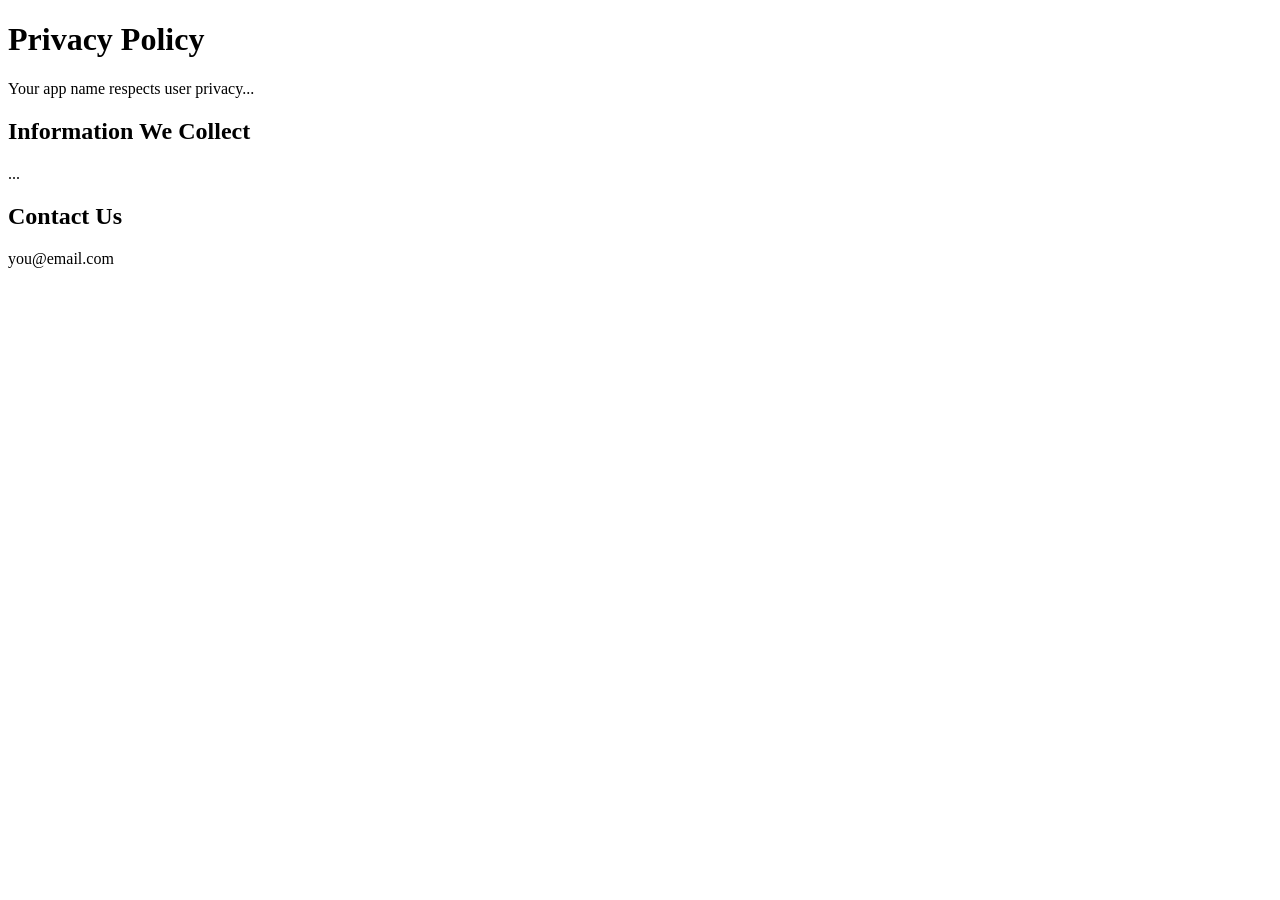
==== index.html @ 00a02c34 "Add initial Privacy Policy page" ====
<!DOCTYPE html>
<html>
<head>
<title>Privacy Policy</title>
</head>
<body>
<h1>Privacy Policy</h1>

<p>Your app name respects user privacy...</p>

<h2>Information We Collect</h2>
<p>...</p>

<h2>Contact Us</h2>
<p>you@email.com</p>

</body>
</html>
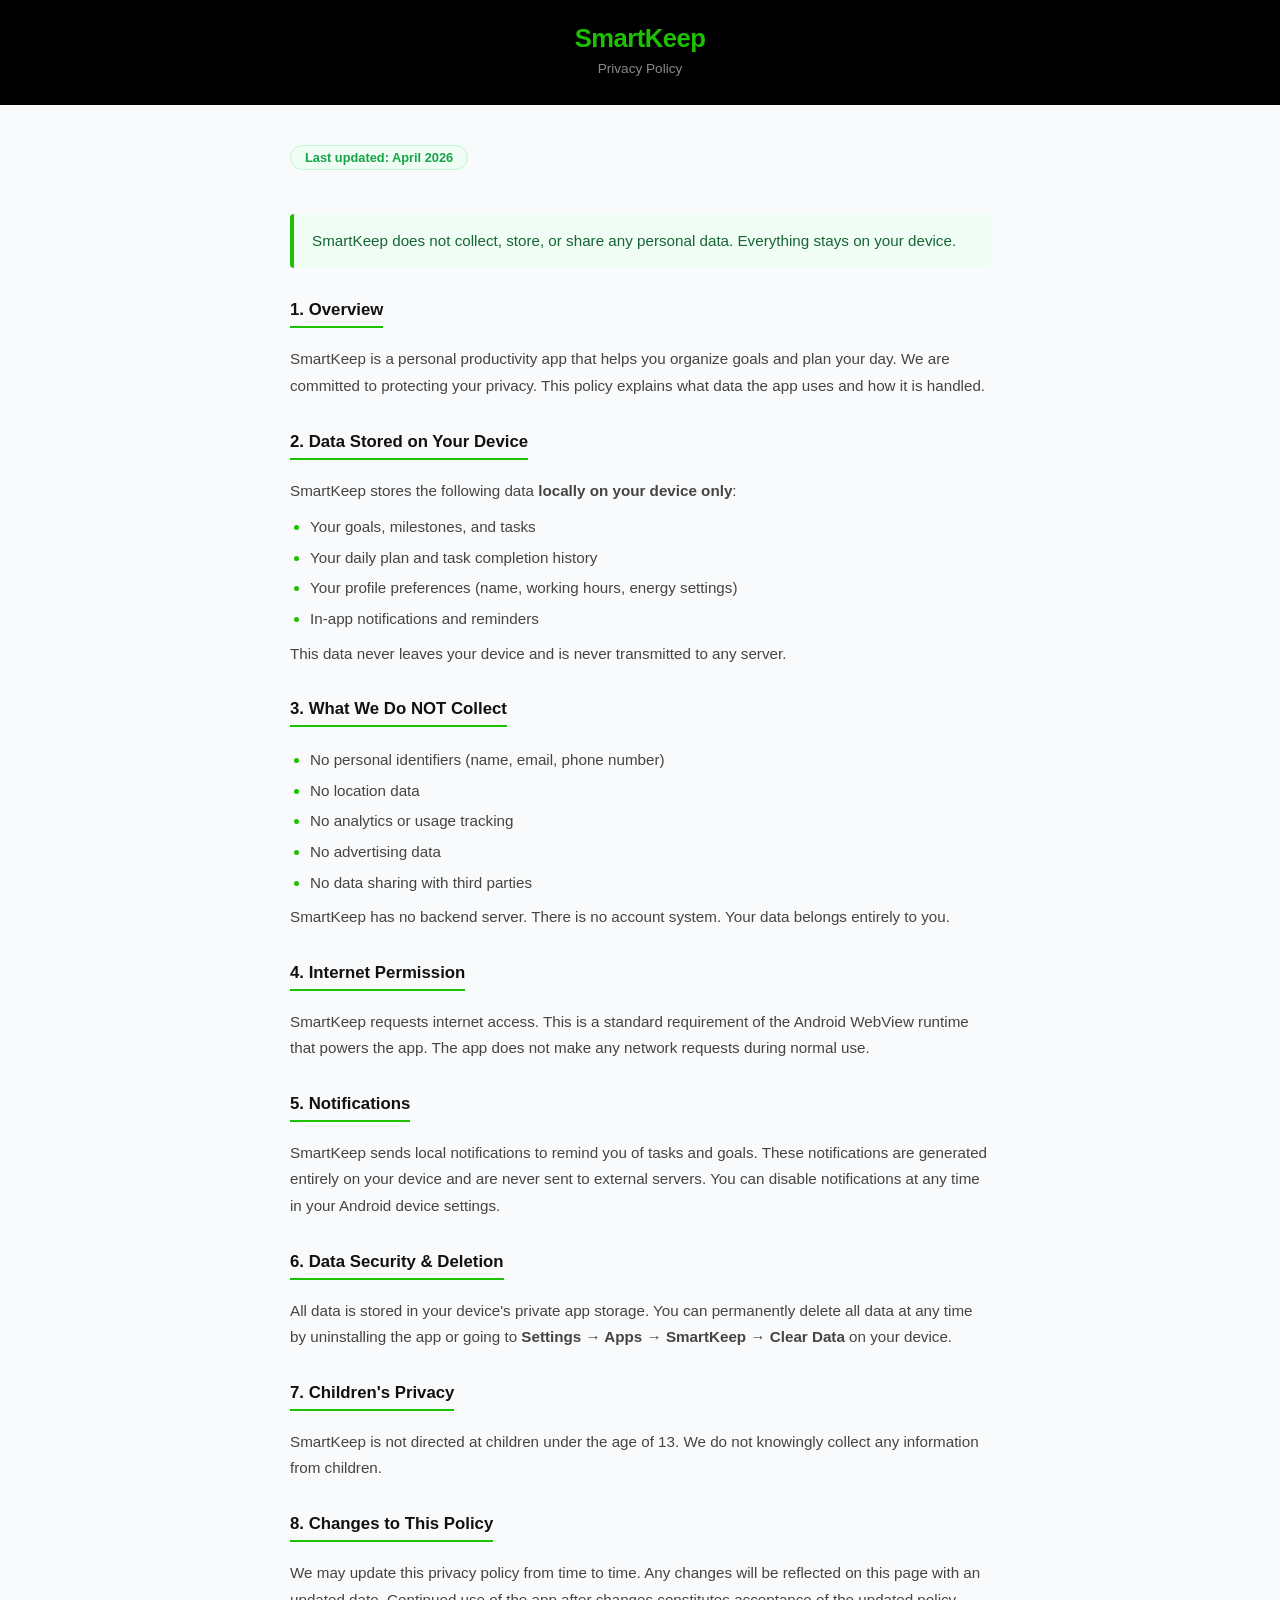
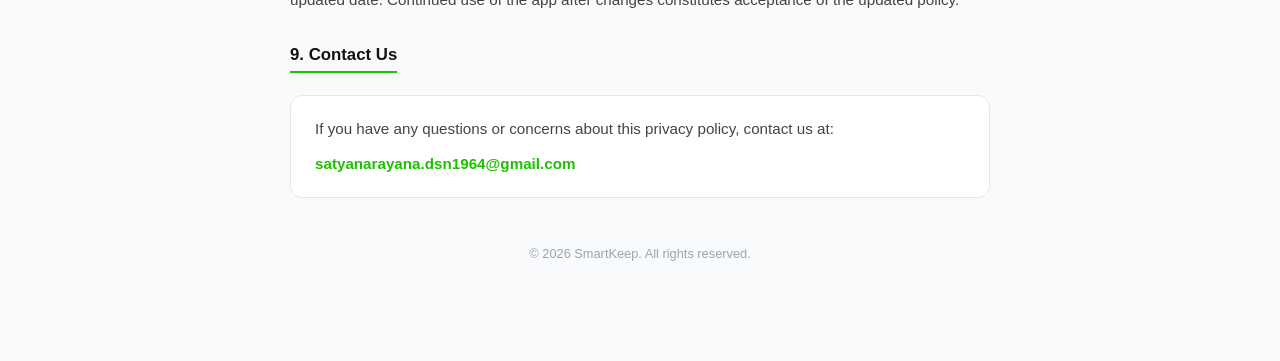
==== commit 4a228e86: "Enhance Privacy Policy page layout and styling Added styling and structured content for the Privacy " ====
--- a/index.html
+++ b/index.html
@@ -1,18 +1,94 @@
 <!DOCTYPE html>
-<html>
+<html lang="en">
 <head>
-<title>Privacy Policy</title>
+  <meta charset="UTF-8" />
+  <meta name="viewport" content="width=device-width, initial-scale=1.0" />
+  <title>Privacy Policy — SmartKeep</title>
+  <style>
+    * { box-sizing: border-box; margin: 0; padding: 0; }
+    body { font-family: -apple-system, BlinkMacSystemFont, 'Segoe UI', Roboto, sans-serif; background: #f9fafb; color: #111; }
+    .header { background: #000; padding: 24px 20px; text-align: center; }
+    .header h1 { color: #1dc100; font-size: 1.6rem; letter-spacing: -0.5px; }
+    .header p { color: #888; font-size: 0.85rem; margin-top: 4px; }
+    .container { max-width: 740px; margin: 40px auto; padding: 0 20px 60px; }
+    .badge { display: inline-block; background: #f0fdf4; color: #16a34a; border: 1px solid #bbf7d0; border-radius: 20px; padding: 4px 14px; font-size: 0.8rem; font-weight: 600; margin-bottom: 32px; }
+    h2 { font-size: 1.05rem; font-weight: 700; color: #111; margin: 32px 0 10px; padding-bottom: 6px; border-bottom: 2px solid #1dc100; display: inline-block; }
+    p { color: #444; line-height: 1.75; font-size: 0.95rem; margin-top: 8px; }
+    ul { margin: 10px 0 0 20px; }
+    ul li { color: #444; line-height: 1.75; font-size: 0.95rem; margin-bottom: 4px; }
+    ul li::marker { color: #1dc100; }
+    .highlight-box { background: #f0fdf4; border-left: 4px solid #1dc100; border-radius: 4px; padding: 14px 18px; margin-top: 12px; }
+    .highlight-box p { color: #166534; font-weight: 500; margin: 0; }
+    .contact-box { background: #fff; border: 1px solid #e5e7eb; border-radius: 12px; padding: 20px 24px; margin-top: 12px; }
+    .contact-box p { margin: 0; }
+    .contact-box a { color: #1dc100; font-weight: 600; text-decoration: none; }
+    footer { text-align: center; margin-top: 48px; font-size: 0.8rem; color: #9ca3af; }
+  </style>
 </head>
 <body>
-<h1>Privacy Policy</h1>
 
-<p>Your app name respects user privacy...</p>
+  <div class="header">
+    <h1>SmartKeep</h1>
+    <p>Privacy Policy</p>
+  </div>
 
-<h2>Information We Collect</h2>
-<p>...</p>
+  <div class="container">
 
-<h2>Contact Us</h2>
-<p>you@email.com</p>
+    <div class="badge">Last updated: April 2026</div>
+
+    <div class="highlight-box">
+      <p>SmartKeep does not collect, store, or share any personal data. Everything stays on your device.</p>
+    </div>
+
+    <h2>1. Overview</h2>
+    <p>SmartKeep is a personal productivity app that helps you organize goals and plan your day. We are committed to protecting your privacy. This policy explains what data the app uses and how it is handled.</p>
+
+    <h2>2. Data Stored on Your Device</h2>
+    <p>SmartKeep stores the following data <strong>locally on your device only</strong>:</p>
+    <ul>
+      <li>Your goals, milestones, and tasks</li>
+      <li>Your daily plan and task completion history</li>
+      <li>Your profile preferences (name, working hours, energy settings)</li>
+      <li>In-app notifications and reminders</li>
+    </ul>
+    <p>This data never leaves your device and is never transmitted to any server.</p>
+
+    <h2>3. What We Do NOT Collect</h2>
+    <ul>
+      <li>No personal identifiers (name, email, phone number)</li>
+      <li>No location data</li>
+      <li>No analytics or usage tracking</li>
+      <li>No advertising data</li>
+      <li>No data sharing with third parties</li>
+    </ul>
+    <p>SmartKeep has no backend server. There is no account system. Your data belongs entirely to you.</p>
+
+    <h2>4. Internet Permission</h2>
+    <p>SmartKeep requests internet access. This is a standard requirement of the Android WebView runtime that powers the app. The app does not make any network requests during normal use.</p>
+
+    <h2>5. Notifications</h2>
+    <p>SmartKeep sends local notifications to remind you of tasks and goals. These notifications are generated entirely on your device and are never sent to external servers. You can disable notifications at any time in your Android device settings.</p>
+
+    <h2>6. Data Security & Deletion</h2>
+    <p>All data is stored in your device's private app storage. You can permanently delete all data at any time by uninstalling the app or going to <strong>Settings → Apps → SmartKeep → Clear Data</strong> on your device.</p>
+
+    <h2>7. Children's Privacy</h2>
+    <p>SmartKeep is not directed at children under the age of 13. We do not knowingly collect any information from children.</p>
+
+    <h2>8. Changes to This Policy</h2>
+    <p>We may update this privacy policy from time to time. Any changes will be reflected on this page with an updated date. Continued use of the app after changes constitutes acceptance of the updated policy.</p>
+
+    <h2>9. Contact Us</h2>
+    <div class="contact-box">
+      <p>If you have any questions or concerns about this privacy policy, contact us at:</p>
+      <p style="margin-top:8px;"><a href="mailto:satyanarayana.dsn1964@gmail.com">satyanarayana.dsn1964@gmail.com</a></p>
+    </div>
+
+    <footer>
+      &copy; 2026 SmartKeep. All rights reserved.
+    </footer>
+
+  </div>
 
 </body>
 </html>
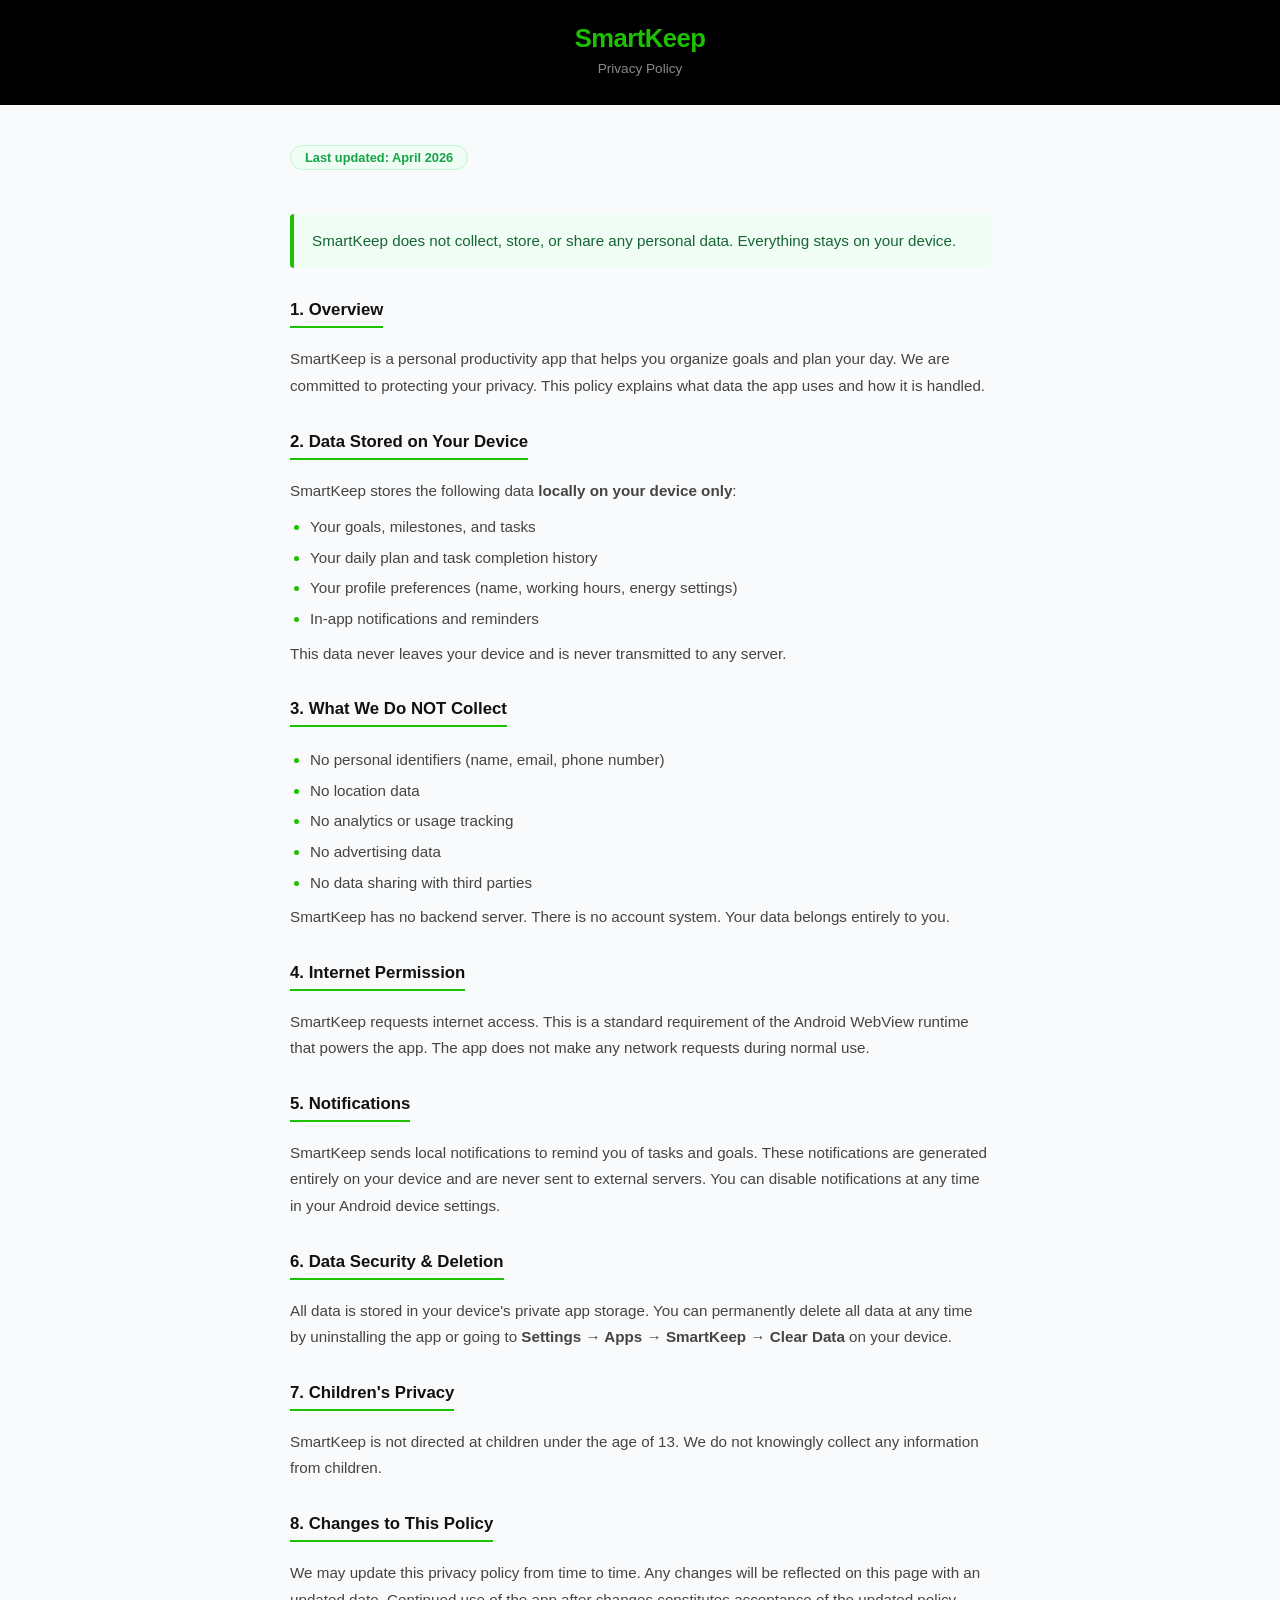
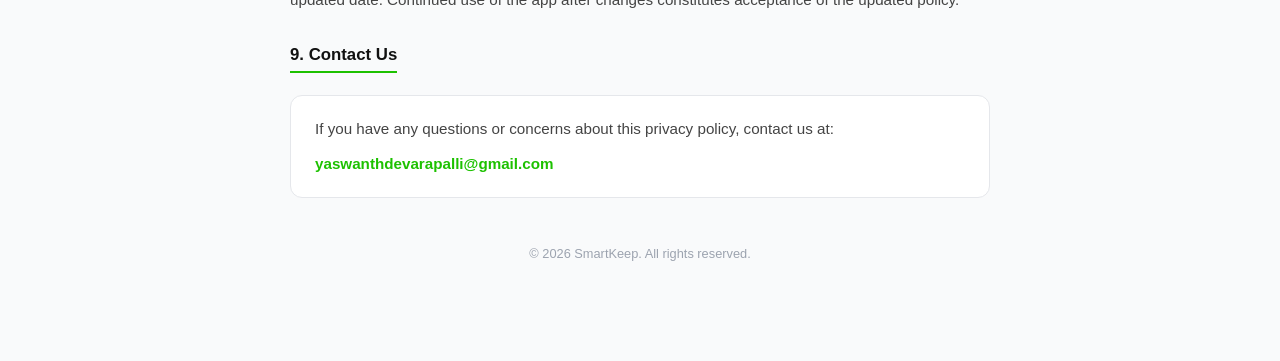
==== commit 0fcd8236: "Update index.html" ====
--- a/index.html
+++ b/index.html
@@ -81,7 +81,7 @@
     <h2>9. Contact Us</h2>
     <div class="contact-box">
       <p>If you have any questions or concerns about this privacy policy, contact us at:</p>
-      <p style="margin-top:8px;"><a href="mailto:satyanarayana.dsn1964@gmail.com">satyanarayana.dsn1964@gmail.com</a></p>
+      <p style="margin-top:8px;"><a href="mailto:yaswanthdevarapalli@gmail.com">yaswanthdevarapalli@gmail.com</a></p>
     </div>
 
     <footer>
